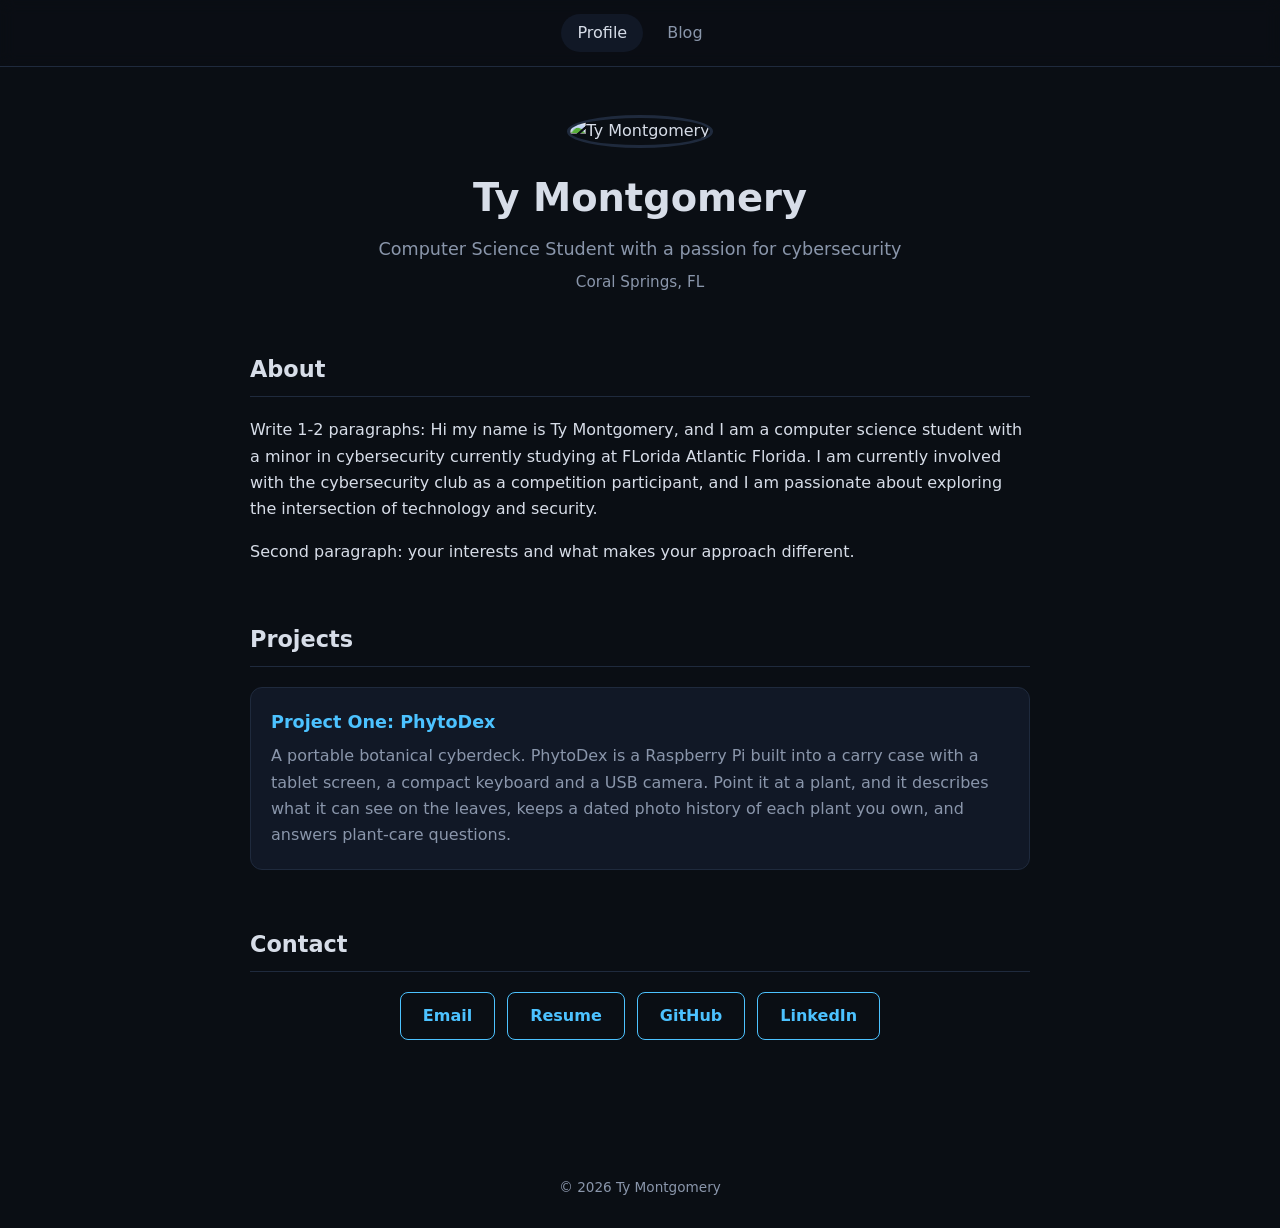
==== index.html @ d5a84566 "Rename index .html to index.html" ====
<!DOCTYPE html>
<html lang="en">
<head>
<meta charset="utf-8">
<meta name="viewport" content="width=device-width, initial-scale=1">
<meta name="description" content="Ty Montgomery, computer science student.">
<meta name="theme-color" content="#0A0E14">
<title>Ty Montgomery</title>
<link rel="stylesheet" href="style.css">
</head>
<body>
<nav>
  <a href="index.html" class="active">Profile</a>
  <a href="blog.html">Blog</a>
</nav>

<main>
  <header class="hero">
    <!-- Put your photo at assets/pfp.jpg -->
    <img class="pfp" src="profilepic.jpeg" alt="Ty Montgomery">
    <h1>Ty Montgomery</h1>
    <p class="tagline">Computer Science Student with a passion for cybersecurity</p>
    <p class="loc">Coral Springs, FL</p>
  </header>

  <section id="about">
    <h2>About</h2>
    <p>Write 1-2 paragraphs: Hi my name is Ty Montgomery, and I am a computer science student with a minor in cybersecurity currently
      studying at FLorida Atlantic Florida. I am currently involved with the cybersecurity club as a competition participant, and I am passionate about exploring the intersection of technology and security.</p>
    <p>Second paragraph: your interests and what makes your approach different.</p>
  </section>

  <section id="projects">
    <h2>Projects</h2>
    <a class="card" href="https://github.com/tydominicmontgomery-creator/PhytoDex" target="_blank" rel="noopener">
      <h3>Project One: PhytoDex</h3>
      <p>A portable botanical cyberdeck. PhytoDex is a Raspberry Pi built into a carry case with a tablet screen, a compact keyboard and a USB camera. Point it at a plant, and it describes what it can see on the leaves, keeps a dated photo history of each plant you own, and answers plant-care questions.</p>
    </a>
    <!--a class="card" href="https://github.com/YOUR-USERNAME/PROJECT-TWO" target="_blank" rel="noopener">
      <h3>Project Two: short title</h3>
      <p>One to three sentences on what it is, the tech used, and what you learned.</p>
    </a-->
  </section>

  <!--section id="certifications">
    <h2>Certifications</h2>
    <details>
      <summary>Certification Name, Issuer</summary>
      <p>Short description of what it covered.</p>
      <ul>
        <li>Course or badge one, Mon YYYY</li>
        <li>Course or badge two, Mon YYYY</li>
      </ul>
    </details>
    <details>
      <summary>Another Certification, Issuer (in progress)</summary>
      <p>Short description of what it covers.</p>
    </details>
  </section-->

  <section id="contact">
    <h2>Contact</h2>
    <div class="btns">
      <a class="btn" href="mailto:tydominicmontgomery@gmail.com">Email</a>
      <!-- Put your resume PDF at assets/resume.pdf -->
      <a class="btn" href="Professional_Resume (3).pdf" target="_blank" rel="noopener">Resume</a>
      <a class="btn" href="https://github.com/tydominicmontgomery-creator" target="_blank" rel="noopener">GitHub</a>
      <a class="btn" href="https://www.linkedin.com/in/tydominicmontgomery" target="_blank" rel="noopener">LinkedIn</a>
    </div>
  </section>
</main>
<footer>&copy; <span id="yr"></span> Ty Montgomery</footer>
<script>document.getElementById('yr').textContent=new Date().getFullYear()</script>
</body>
</html>
---- style.css ----
:root{--bg:#0A0E14;--card:#111826;--line:#1f2a3d;--text:#d7dde8;--muted:#8a96ab;--accent:#4cc2ff}
*{box-sizing:border-box}
html{scroll-behavior:smooth}
body{margin:0;background:var(--bg);color:var(--text);font:16px/1.65 system-ui,-apple-system,"Segoe UI",Roboto,sans-serif}
a{color:var(--accent);text-decoration:none}
nav{position:sticky;top:0;z-index:10;display:flex;gap:8px;justify-content:center;padding:14px;background:rgba(10,14,20,.9);backdrop-filter:blur(8px);border-bottom:1px solid var(--line)}
nav a{color:var(--muted);padding:6px 16px;border-radius:999px;font-weight:500}
nav a:hover,nav a.active{color:var(--text);background:var(--card)}
main{max-width:820px;margin:0 auto;padding:48px 20px 80px}
header.hero{text-align:center;margin-bottom:56px}
.pfp{width:150px;height:150px;border-radius:50%;object-fit:cover;border:3px solid var(--line)}
h1{margin:18px 0 6px;font-size:2.4rem}
.tagline{color:var(--muted);font-size:1.1rem;margin:0}
.loc{color:var(--muted);font-size:.95rem;margin-top:6px}
section{margin-bottom:56px}
h2{font-size:1.4rem;border-bottom:1px solid var(--line);padding-bottom:8px;margin-bottom:20px}
.card{display:block;background:var(--card);border:1px solid var(--line);border-radius:12px;padding:20px;margin-bottom:16px;color:var(--text);transition:.2s}
.card:hover{border-color:var(--accent);transform:translateY(-2px)}
.card h3{margin:0 0 6px;color:var(--accent);font-size:1.1rem}
.card p{margin:0;color:var(--muted)}
details{background:var(--card);border:1px solid var(--line);border-radius:12px;padding:16px 20px;margin-bottom:14px}
summary{cursor:pointer;font-weight:600}
details p{color:var(--muted);margin:10px 0}
details ul{color:var(--muted);padding-left:20px;margin:0}
.btns{display:flex;flex-wrap:wrap;gap:12px;justify-content:center}
.btn{padding:10px 22px;border:1px solid var(--accent);border-radius:8px;color:var(--accent);font-weight:600;transition:.2s}
.btn:hover{background:var(--accent);color:var(--bg)}
.post{border-bottom:1px solid var(--line);padding-bottom:16px;margin-bottom:20px}
.post small{color:var(--muted)}
footer{text-align:center;color:var(--muted);font-size:.85rem;padding-bottom:30px}
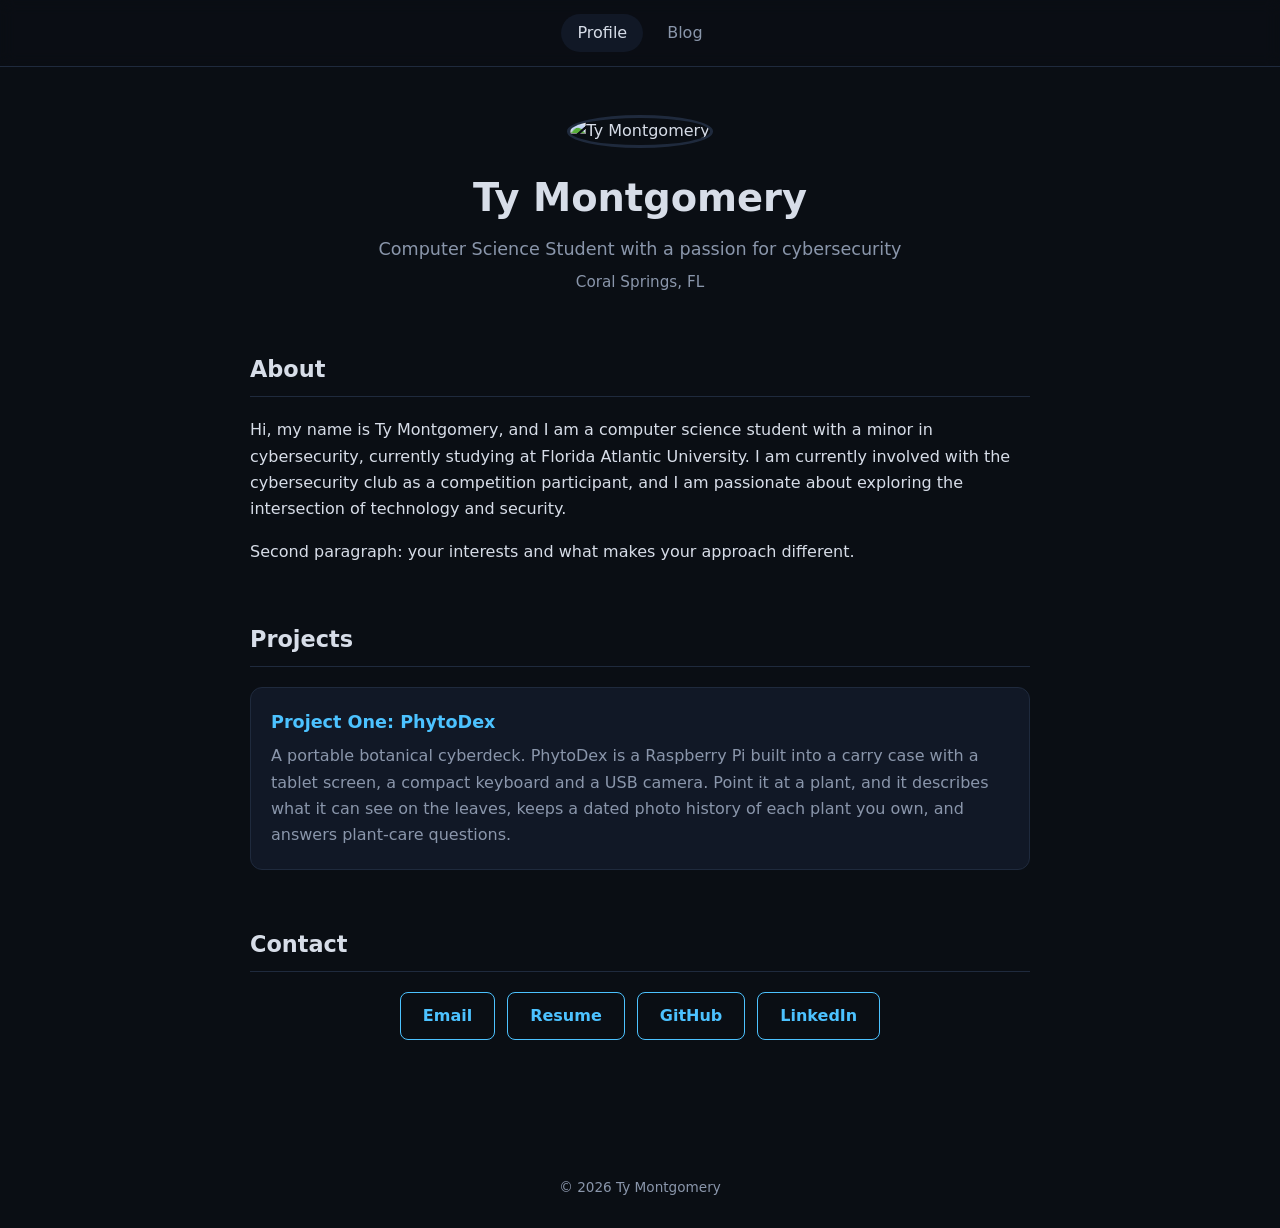
==== commit 0e0eea71: "Update about section in index.html Corrected spelling of 'Florida Atlantic University' and improved " ====
--- a/index.html
+++ b/index.html
@@ -25,8 +25,8 @@
 
   <section id="about">
     <h2>About</h2>
-    <p>Write 1-2 paragraphs: Hi my name is Ty Montgomery, and I am a computer science student with a minor in cybersecurity currently
-      studying at FLorida Atlantic Florida. I am currently involved with the cybersecurity club as a competition participant, and I am passionate about exploring the intersection of technology and security.</p>
+    <p>Hi, my name is Ty Montgomery, and I am a computer science student with a minor in cybersecurity, currently
+      studying at Florida Atlantic University. I am currently involved with the cybersecurity club as a competition participant, and I am passionate about exploring the intersection of technology and security.</p>
     <p>Second paragraph: your interests and what makes your approach different.</p>
   </section>
 
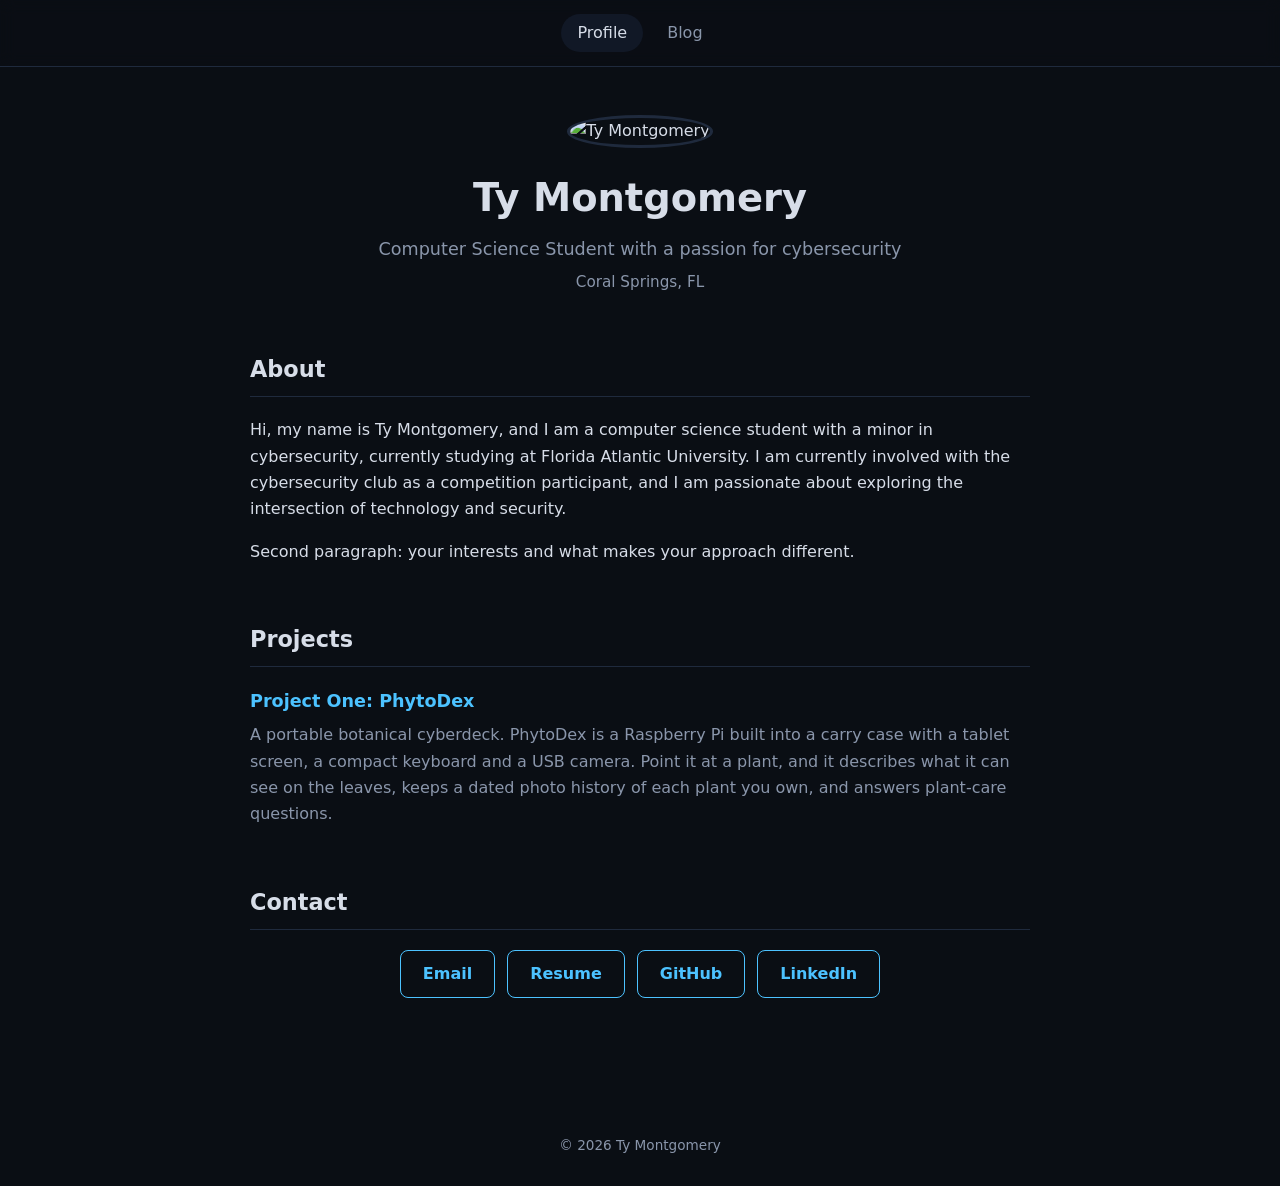
==== commit ad1ae7bd: "Update image and resume links in index.html" ====
--- a/index.html
+++ b/index.html
@@ -17,7 +17,7 @@
 <main>
   <header class="hero">
     <!-- Put your photo at assets/pfp.jpg -->
-    <img class="pfp" src="profilepic.jpeg" alt="Ty Montgomery">
+    <img class="pfp" src="pfp.jpg" alt="Ty Montgomery">
     <h1>Ty Montgomery</h1>
     <p class="tagline">Computer Science Student with a passion for cybersecurity</p>
     <p class="loc">Coral Springs, FL</p>
@@ -63,7 +63,7 @@
     <div class="btns">
       <a class="btn" href="mailto:tydominicmontgomery@gmail.com">Email</a>
       <!-- Put your resume PDF at assets/resume.pdf -->
-      <a class="btn" href="Professional_Resume (3).pdf" target="_blank" rel="noopener">Resume</a>
+      <a class="btn" href="resume.pdf" target="_blank" rel="noopener">Resume</a>
       <a class="btn" href="https://github.com/tydominicmontgomery-creator" target="_blank" rel="noopener">GitHub</a>
       <a class="btn" href="https://www.linkedin.com/in/tydominicmontgomery" target="_blank" rel="noopener">LinkedIn</a>
     </div>
--- a/style.css
+++ b/style.css
@@ -14,7 +14,9 @@
 .loc{color:var(--muted);font-size:.95rem;margin-top:6px}
 section{margin-bottom:56px}
 h2{font-size:1.4rem;border-bottom:1px solid var(--line);padding-bottom:8px;margin-bottom:20px}
-.card{display:block;background:var(--card);border:1px solid var(--line);border-radius:12px;padding:20px;margin-bottom:16px;color:var(--text);transition:.2s}
+.card:hover{border-color:var(--accent)}
+.card h3,.card p{transition:transform .25s ease}
+.card:hover h3,.card:hover p{transform:translateX(12px)}
 .card:hover{border-color:var(--accent);transform:translateY(-2px)}
 .card h3{margin:0 0 6px;color:var(--accent);font-size:1.1rem}
 .card p{margin:0;color:var(--muted)}
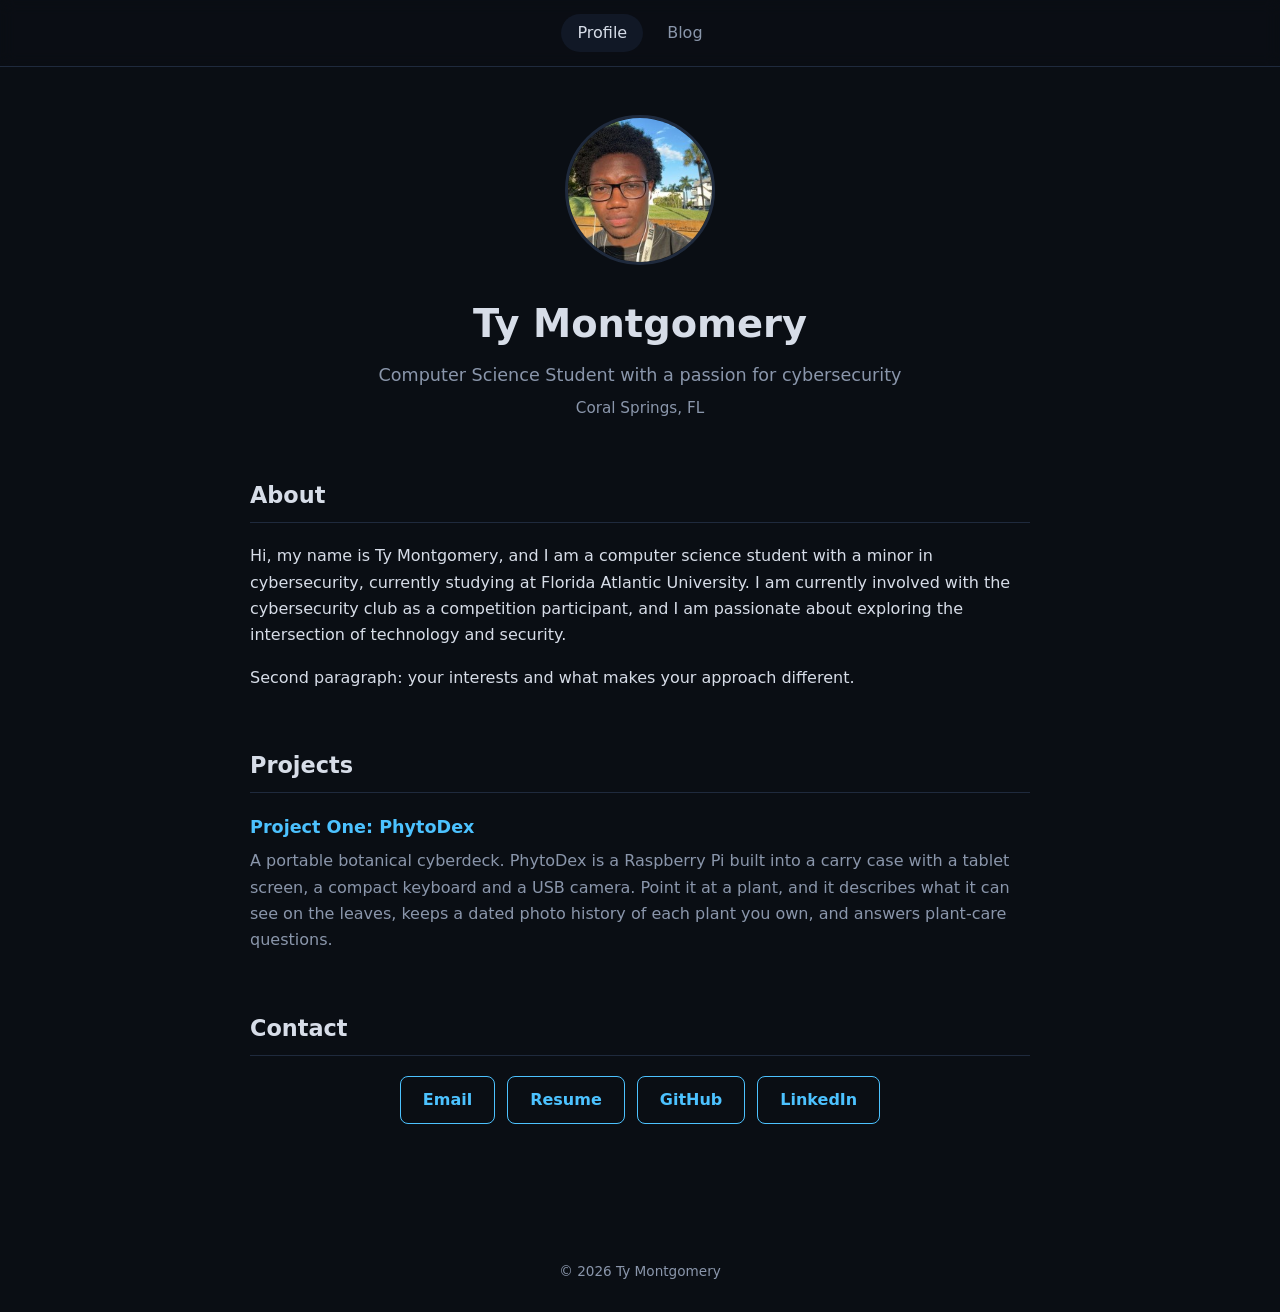
==== commit 999a06b3: "Update index.html" ====
--- a/index.html
+++ b/index.html
@@ -3,7 +3,7 @@
 <head>
 <meta charset="utf-8">
 <meta name="viewport" content="width=device-width, initial-scale=1">
-<meta name="description" content="Ty Montgomery, computer science student.">
+<meta name="description" content=" Ty Montgomery, computer science student.">
 <meta name="theme-color" content="#0A0E14">
 <title>Ty Montgomery</title>
 <link rel="stylesheet" href="style.css">
@@ -17,7 +17,7 @@
 <main>
   <header class="hero">
     <!-- Put your photo at assets/pfp.jpg -->
-    <img class="pfp" src="pfp.jpg" alt="Ty Montgomery">
+    <img class="pfp" src="assets/pfp.jpeg" alt="Ty Montgomery">
     <h1>Ty Montgomery</h1>
     <p class="tagline">Computer Science Student with a passion for cybersecurity</p>
     <p class="loc">Coral Springs, FL</p>
@@ -63,7 +63,7 @@
     <div class="btns">
       <a class="btn" href="mailto:tydominicmontgomery@gmail.com">Email</a>
       <!-- Put your resume PDF at assets/resume.pdf -->
-      <a class="btn" href="resume.pdf" target="_blank" rel="noopener">Resume</a>
+      <a class="btn" href="assets/resume.pdf" target="_blank" rel="noopener">Resume</a>
       <a class="btn" href="https://github.com/tydominicmontgomery-creator" target="_blank" rel="noopener">GitHub</a>
       <a class="btn" href="https://www.linkedin.com/in/tydominicmontgomery" target="_blank" rel="noopener">LinkedIn</a>
     </div>
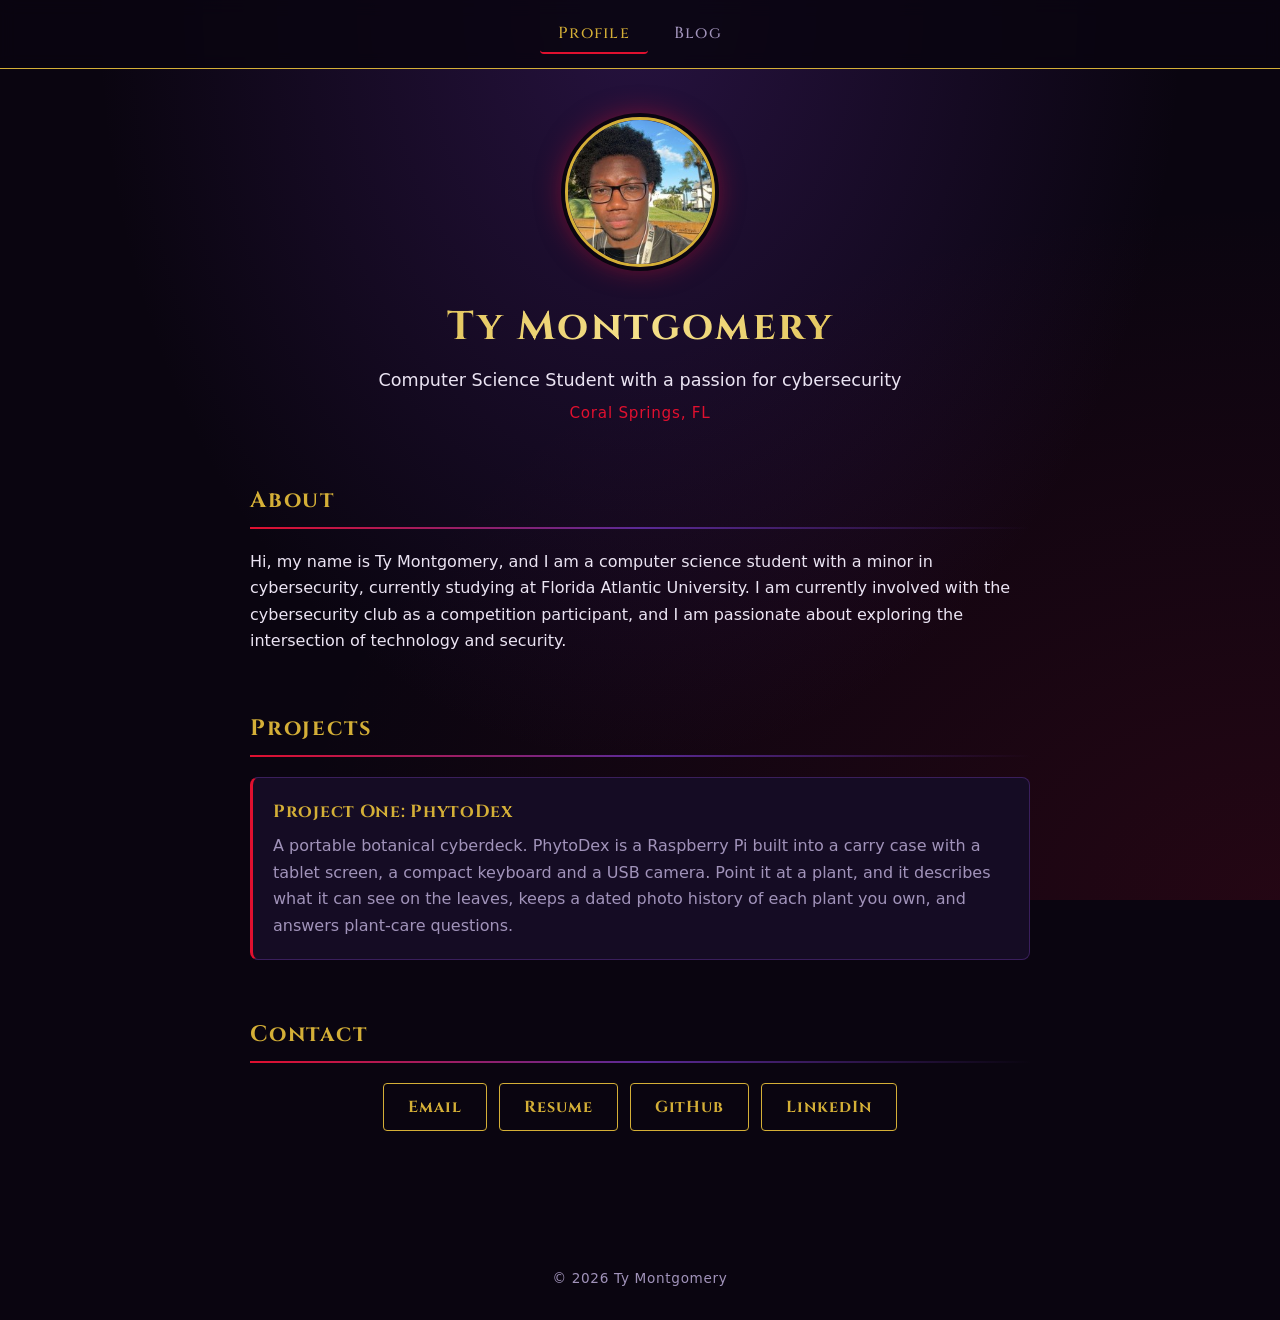
==== commit 90e73d2a: "Update index.html" ====
--- a/index.html
+++ b/index.html
@@ -27,7 +27,7 @@
     <h2>About</h2>
     <p>Hi, my name is Ty Montgomery, and I am a computer science student with a minor in cybersecurity, currently
       studying at Florida Atlantic University. I am currently involved with the cybersecurity club as a competition participant, and I am passionate about exploring the intersection of technology and security.</p>
-    <p>Second paragraph: your interests and what makes your approach different.</p>
+    <!--p>Second paragraph: your interests and what makes your approach different.</p-->
   </section>
 
   <section id="projects">
@@ -65,7 +65,7 @@
       <!-- Put your resume PDF at assets/resume.pdf -->
       <a class="btn" href="assets/resume.pdf" target="_blank" rel="noopener">Resume</a>
       <a class="btn" href="https://github.com/tydominicmontgomery-creator" target="_blank" rel="noopener">GitHub</a>
-      <a class="btn" href="https://www.linkedin.com/in/tydominicmontgomery" target="_blank" rel="noopener">LinkedIn</a>
+      <a class="btn" href="https://www.linkedin.com/in/ty-montgomery-372535280/" target="_blank" rel="noopener">LinkedIn</a>
     </div>
   </section>
 </main>
--- a/style.css
+++ b/style.css
@@ -1,32 +1,70 @@
-:root{--bg:#0A0E14;--card:#111826;--line:#1f2a3d;--text:#d7dde8;--muted:#8a96ab;--accent:#4cc2ff}
+@import url('https://fonts.googleapis.com/css2?family=Cinzel:wght@500;700&display=swap');
+
+:root{
+  --bg:#0a0510;
+  --card:#150c24;
+  --line:#3a1f5c;
+  --text:#ebe4f3;
+  --muted:#a193ba;
+  --gold:#d4af37;
+  --red:#e0102f;
+  --purple:#5b2a96;
+  --accent:var(--gold);
+}
 *{box-sizing:border-box}
 html{scroll-behavior:smooth}
-body{margin:0;background:var(--bg);color:var(--text);font:16px/1.65 system-ui,-apple-system,"Segoe UI",Roboto,sans-serif}
-a{color:var(--accent);text-decoration:none}
-nav{position:sticky;top:0;z-index:10;display:flex;gap:8px;justify-content:center;padding:14px;background:rgba(10,14,20,.9);backdrop-filter:blur(8px);border-bottom:1px solid var(--line)}
-nav a{color:var(--muted);padding:6px 16px;border-radius:999px;font-weight:500}
-nav a:hover,nav a.active{color:var(--text);background:var(--card)}
+body{
+  margin:0;color:var(--text);
+  font:16px/1.65 system-ui,-apple-system,"Segoe UI",Roboto,sans-serif;
+  background:
+    radial-gradient(ellipse at top,rgba(91,42,150,.35),transparent 60%),
+    radial-gradient(ellipse at bottom right,rgba(224,16,47,.12),transparent 55%),
+    var(--bg);
+  background-attachment:fixed;
+}
+a{color:var(--gold);text-decoration:none}
+::selection{background:var(--red);color:#fff}
+
+nav{position:sticky;top:0;z-index:10;display:flex;gap:8px;justify-content:center;padding:14px;
+  background:rgba(10,5,16,.88);backdrop-filter:blur(8px);border-bottom:1px solid var(--gold)}
+nav a{font-family:Cinzel,serif;letter-spacing:.08em;color:var(--muted);padding:6px 18px;border-radius:4px;font-weight:500;border-bottom:2px solid transparent}
+nav a:hover{color:var(--gold)}
+nav a.active{color:var(--gold);border-bottom-color:var(--red)}
+
 main{max-width:820px;margin:0 auto;padding:48px 20px 80px}
 header.hero{text-align:center;margin-bottom:56px}
-.pfp{width:150px;height:150px;border-radius:50%;object-fit:cover;border:3px solid var(--line)}
-h1{margin:18px 0 6px;font-size:2.4rem}
-.tagline{color:var(--muted);font-size:1.1rem;margin:0}
-.loc{color:var(--muted);font-size:.95rem;margin-top:6px}
+.pfp{width:150px;height:150px;border-radius:50%;object-fit:cover;border:3px solid var(--gold);
+  box-shadow:0 0 0 4px var(--bg),0 0 28px rgba(224,16,47,.55)}
+h1{font-family:Cinzel,serif;margin:18px 0 6px;font-size:2.5rem;letter-spacing:.06em;
+  background:linear-gradient(90deg,var(--gold),#f5e08a,var(--gold));-webkit-background-clip:text;background-clip:text;color:transparent}
+.tagline{color:var(--text);font-size:1.1rem;margin:0}
+.loc{color:var(--red);font-size:.95rem;margin-top:6px;letter-spacing:.05em}
+
 section{margin-bottom:56px}
-h2{font-size:1.4rem;border-bottom:1px solid var(--line);padding-bottom:8px;margin-bottom:20px}
-.card:hover{border-color:var(--accent)}
+h2{font-family:Cinzel,serif;font-size:1.4rem;letter-spacing:.08em;color:var(--gold);
+  padding-bottom:8px;margin-bottom:20px;border-bottom:2px solid;
+  border-image:linear-gradient(90deg,var(--red),var(--purple) 50%,transparent) 1}
+
+.card{display:block;background:var(--card);border:1px solid var(--line);border-left:3px solid var(--red);
+  border-radius:8px;padding:20px;margin-bottom:16px;color:var(--text);transition:.25s}
+.card:hover{border-color:var(--gold);border-left-color:var(--red);box-shadow:0 0 22px rgba(224,16,47,.25)}
 .card h3,.card p{transition:transform .25s ease}
 .card:hover h3,.card:hover p{transform:translateX(12px)}
-.card:hover{border-color:var(--accent);transform:translateY(-2px)}
-.card h3{margin:0 0 6px;color:var(--accent);font-size:1.1rem}
+.card h3{font-family:Cinzel,serif;margin:0 0 6px;color:var(--gold);font-size:1.1rem;letter-spacing:.04em}
 .card p{margin:0;color:var(--muted)}
-details{background:var(--card);border:1px solid var(--line);border-radius:12px;padding:16px 20px;margin-bottom:14px}
-summary{cursor:pointer;font-weight:600}
+
+details{background:var(--card);border:1px solid var(--line);border-radius:8px;padding:16px 20px;margin-bottom:14px}
+details[open]{border-color:var(--purple)}
+summary{cursor:pointer;font-weight:600;color:var(--gold)}
 details p{color:var(--muted);margin:10px 0}
 details ul{color:var(--muted);padding-left:20px;margin:0}
+
 .btns{display:flex;flex-wrap:wrap;gap:12px;justify-content:center}
-.btn{padding:10px 22px;border:1px solid var(--accent);border-radius:8px;color:var(--accent);font-weight:600;transition:.2s}
-.btn:hover{background:var(--accent);color:var(--bg)}
+.btn{font-family:Cinzel,serif;letter-spacing:.06em;padding:10px 24px;border:1px solid var(--gold);border-radius:4px;
+  color:var(--gold);font-weight:700;transition:.25s}
+.btn:hover{background:var(--red);border-color:var(--red);color:#fff;box-shadow:0 0 18px rgba(224,16,47,.6)}
+
 .post{border-bottom:1px solid var(--line);padding-bottom:16px;margin-bottom:20px}
+.post h3{font-family:Cinzel,serif;color:var(--gold);margin-bottom:2px}
 .post small{color:var(--muted)}
-footer{text-align:center;color:var(--muted);font-size:.85rem;padding-bottom:30px}
+footer{text-align:center;color:var(--muted);font-size:.85rem;padding-bottom:30px;letter-spacing:.05em}
